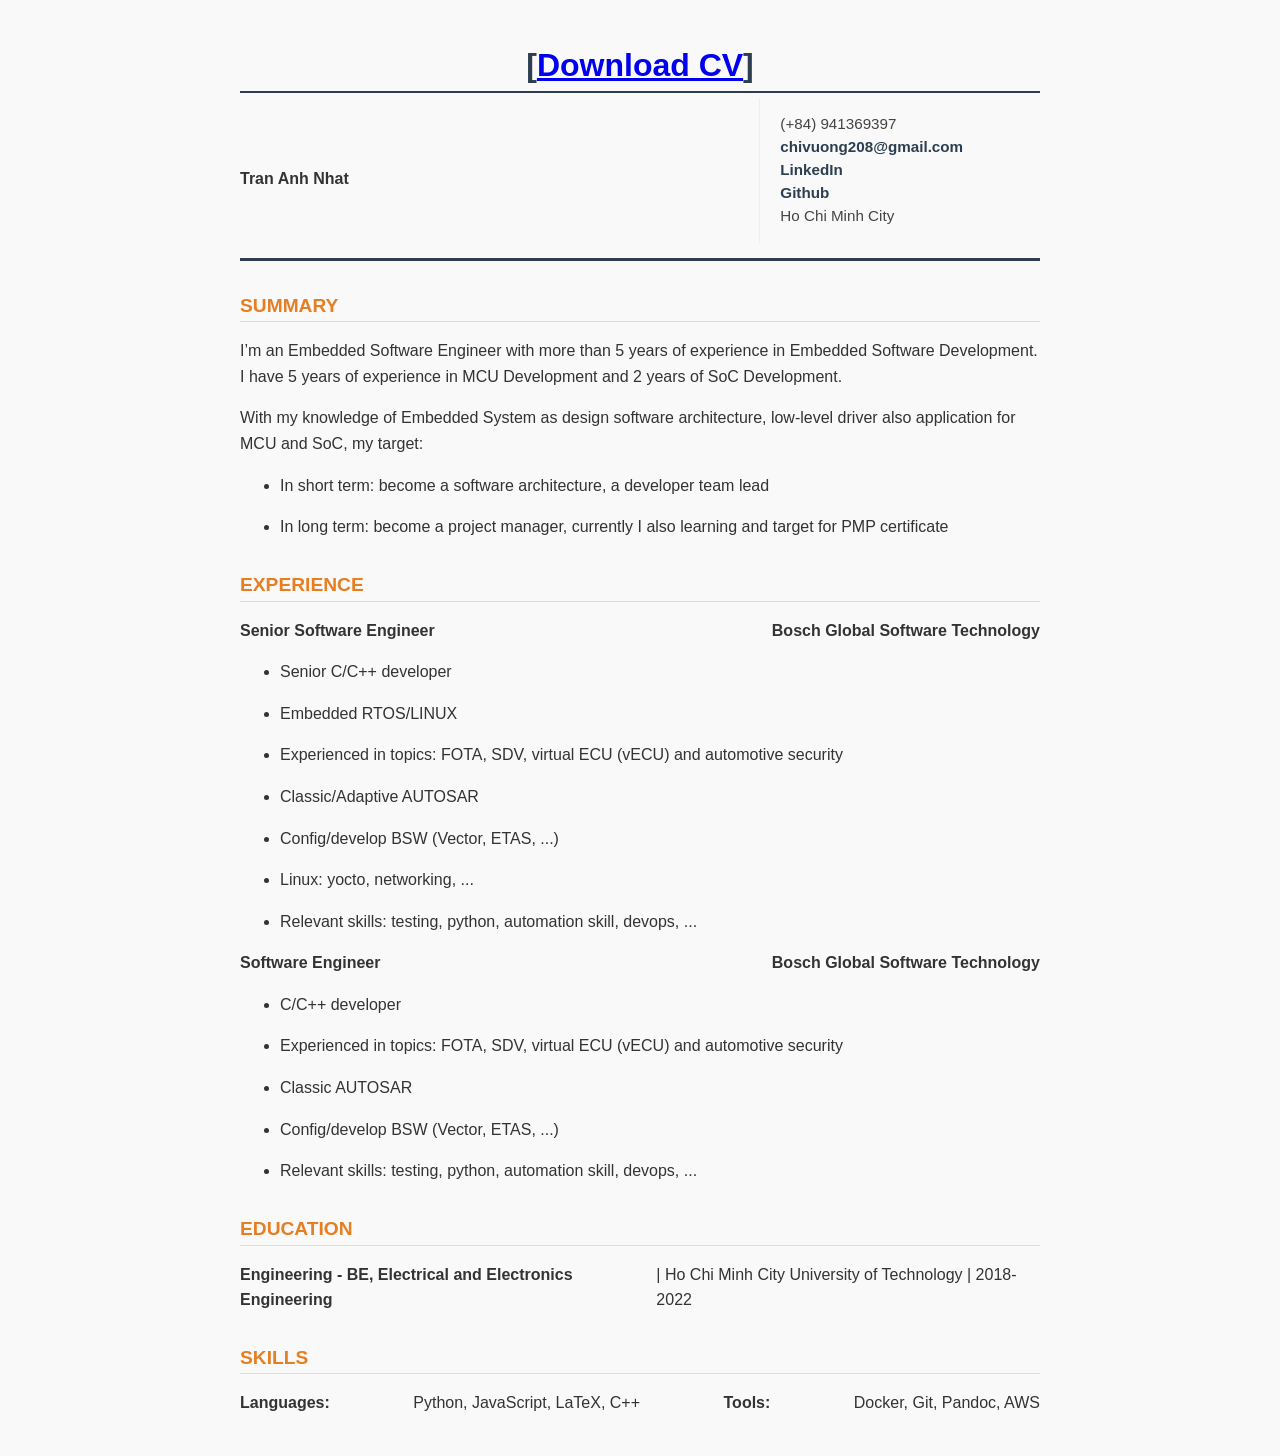
==== index.html @ 3e99a8c4 "Update .tex .css to generate html and pdf" ====
<!DOCTYPE html>
<html xmlns="http://www.w3.org/1999/xhtml" lang xml:lang>
<head>
  <meta charset="utf-8" />
  <meta name="generator" content="pandoc" />
  <meta name="viewport" content="width=device-width, initial-scale=1.0, user-scalable=yes" />
  <title>[Download CV]</title>
  <style>
    code{white-space: pre-wrap;}
    span.smallcaps{font-variant: small-caps;}
    span.underline{text-decoration: underline;}
    div.column{display: inline-block; vertical-align: top; width: 50%;}
    div.hanging-indent{margin-left: 1.5em; text-indent: -1.5em;}
    ul.task-list{list-style: none;}
    .display.math{display: block; text-align: center; margin: 0.5rem auto;}
  </style>
  <style type="text/css">body {
font-family: 'Segoe UI', Tahoma, Geneva, Verdana, sans-serif;
line-height: 1.6;
color: #333;
max-width: 800px;
margin: 40px auto;
padding: 0 20px;
background-color: #f9f9f9;
}

.header-container {
display: flex;
justify-content: space-between;
align-items: center; 
border-bottom: 3px solid #2c3e50; 
padding-bottom: 15px;
margin-bottom: 25px;
}
.header-left {
flex: 2; 
}

.header-left h1, .header-left .Huge {
margin: 0;
padding: 0;
font-size: 3.5rem; 
font-weight: 800; 
color: #2c3e50;
text-align: left;
line-height: 1; 
}
.header-right {
flex: 1;
text-align: left; font-size: 0.95rem;
line-height: 1.5;
color: #444;
border-left: 1px solid #eee; 
padding-left: 20px;
}
.header-right a {
text-decoration: none;
color: #2c3e50;
font-weight: bold; 
display: block;
}
h1 {
text-align: center;
color: #2c3e50;
border-bottom: 2px solid #2c3e50;
margin-bottom: 5px;
}
em {
display: block;
text-align: center;
margin-bottom: 30px;
font-style: normal;
color: #7f8c8d;
}

em a {
text-decoration: none;
color: #0077b5;
margin: 0 10px;
display: inline-flex;
align-items: center;
}
h2 {
color: #e67e22;
border-bottom: 1px solid #ddd;
text-transform: uppercase;
font-size: 1.2rem;
margin-top: 30px;
}

p:has(strong) {
display: flex;
justify-content: space-between;
margin-bottom: 0;
}</style>
</head>
<body>
<header id="title-block-header">
<h1 class="title">[<a href="https://github.com/neoslusion/my_cv/raw/main/LePhucDuc_CV.pdf">Download
CV</a>]</h1>
</header>
<div class="header-container">
<div class="header-left">
<p><span><strong>Tran Anh Nhat</strong></span></p>
</div>
<div class="header-right">
<p>(+84) 941369397<br />
<a href="mailto:chivuong208@gmail.com">chivuong208@gmail.com</a> <a href="https://www.linkedin.com/in/nhattrananh">LinkedIn</a> <a href="https://github.com/Slytheril">Github</a> Ho Chi Minh City</p>
</div>
</div>
<h2 class="unnumbered" id="summary">Summary</h2>
<p>I’m an Embedded Software Engineer with more than 5 years of
experience in Embedded Software Development. I have 5 years of
experience in MCU Development and 2 years of SoC Development.</p>
<p>With my knowledge of Embedded System as design software architecture,
low-level driver also application for MCU and SoC, my target:</p>
<ul>
<li><p>In short term: become a software architecture, a developer team
lead</p></li>
<li><p>In long term: become a project manager, currently I also learning
and target for PMP certificate</p></li>
</ul>
<h2 class="unnumbered" id="experience">Experience</h2>
<p><strong>Senior Software Engineer</strong> <strong>Bosch Global
Software Technology</strong></p>
<ul>
<li><p>Senior C/C++ developer</p></li>
<li><p>Embedded RTOS/LINUX</p></li>
<li><p>Experienced in topics: FOTA, SDV, virtual ECU (vECU) and
automotive security</p></li>
<li><p>Classic/Adaptive AUTOSAR</p></li>
<li><p>Config/develop BSW (Vector, ETAS, ...)</p></li>
<li><p>Linux: yocto, networking, ...</p></li>
<li><p>Relevant skills: testing, python, automation skill, devops,
...</p></li>
</ul>
<p><strong>Software Engineer</strong> <strong>Bosch Global Software
Technology</strong></p>
<ul>
<li><p>C/C++ developer</p></li>
<li><p>Experienced in topics: FOTA, SDV, virtual ECU (vECU) and
automotive security</p></li>
<li><p>Classic AUTOSAR</p></li>
<li><p>Config/develop BSW (Vector, ETAS, ...)</p></li>
<li><p>Relevant skills: testing, python, automation skill, devops,
...</p></li>
</ul>
<h2 class="unnumbered" id="education">Education</h2>
<p><strong>Engineering - BE, Electrical and Electronics
Engineering</strong> | Ho Chi Minh City University of Technology |
2018-2022</p>
<h2 class="unnumbered" id="skills">Skills</h2>
<p><strong>Languages:</strong> Python, JavaScript, LaTeX, C++<br />
<strong>Tools:</strong> Docker, Git, Pandoc, AWS</p>
</body>
</html>
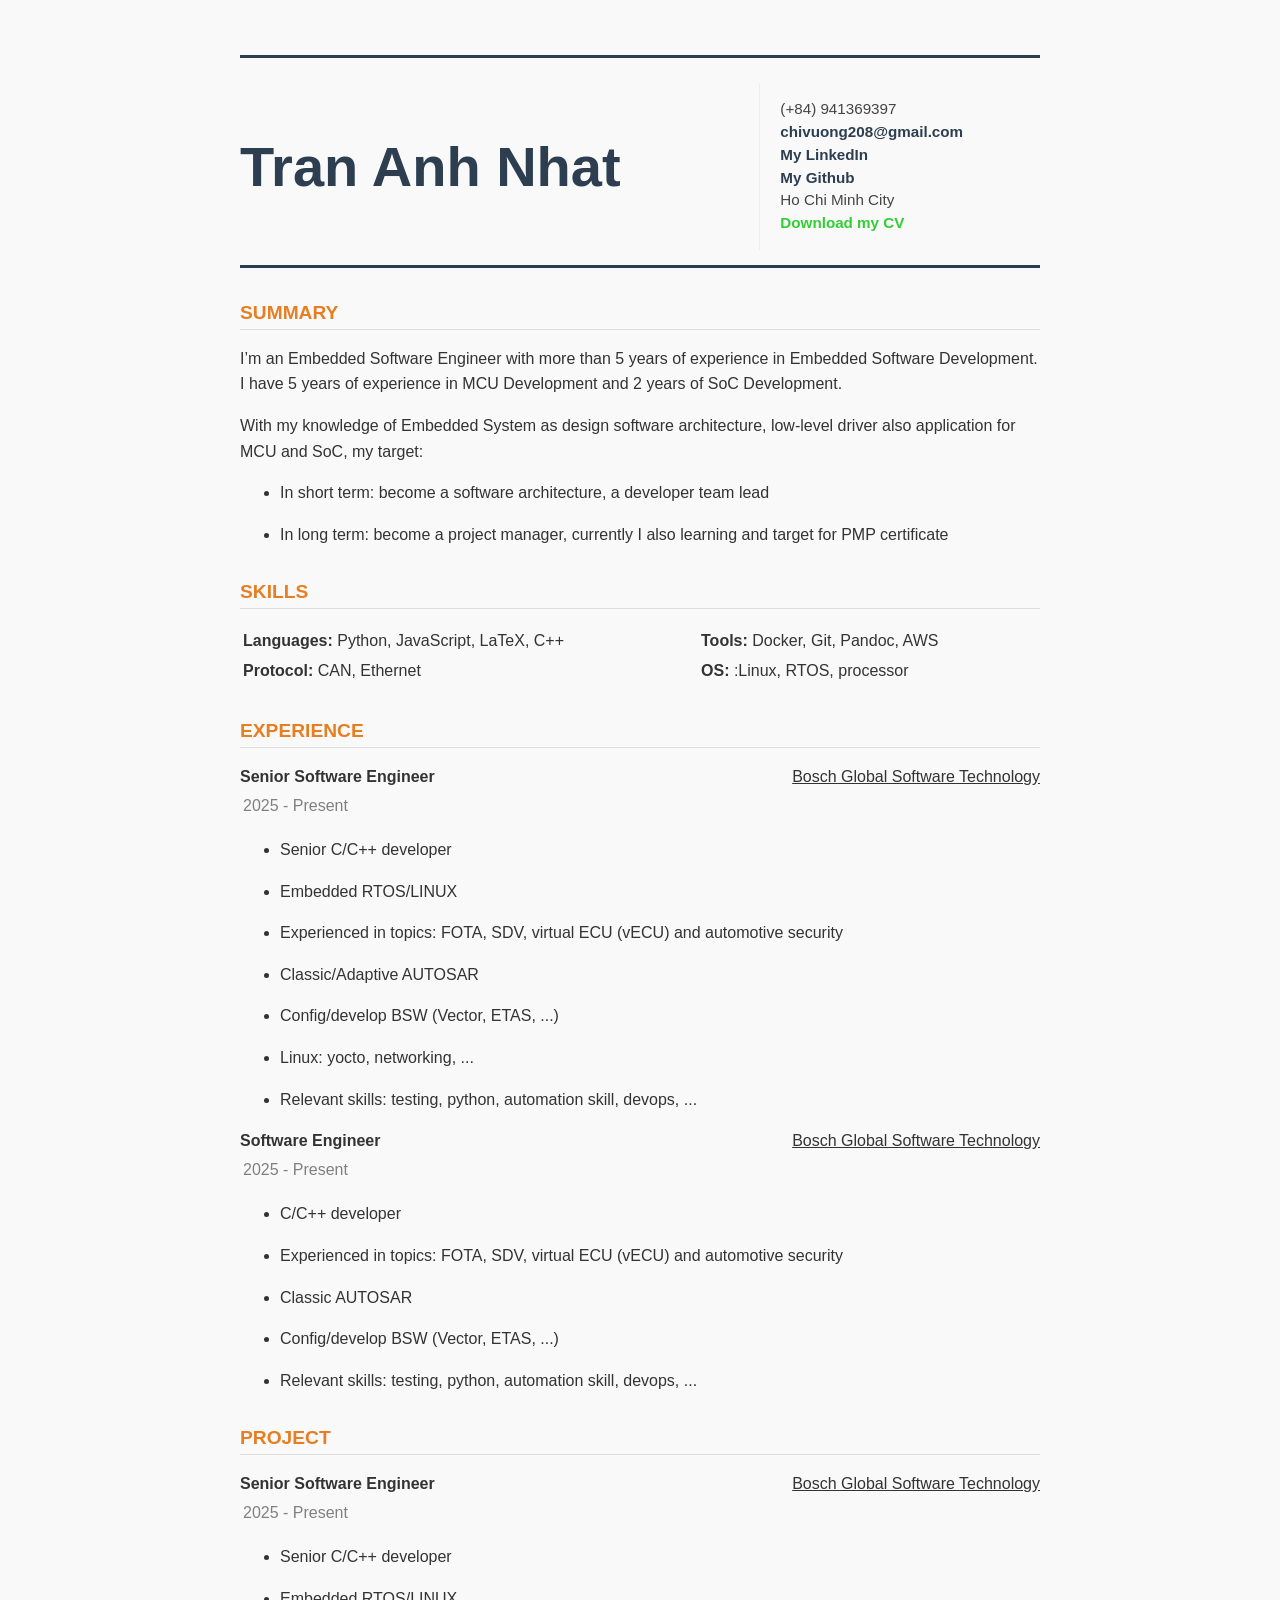
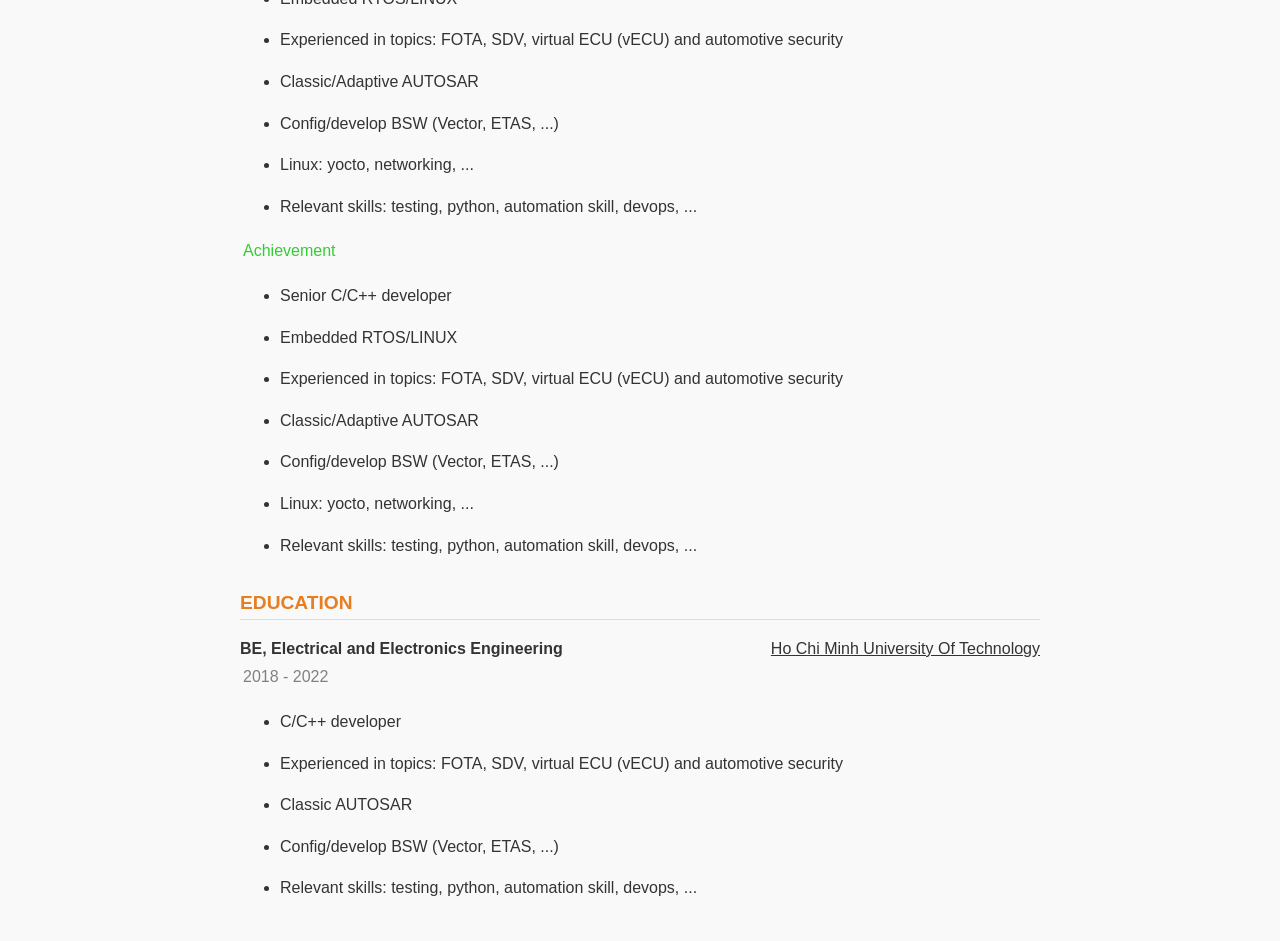
==== commit 066d5d26: "update CV" ====
--- a/index.html
+++ b/index.html
@@ -4,7 +4,7 @@
   <meta charset="utf-8" />
   <meta name="generator" content="pandoc" />
   <meta name="viewport" content="width=device-width, initial-scale=1.0, user-scalable=yes" />
-  <title>[Download CV]</title>
+  <title>Nhat_CV</title>
   <style>
     code{white-space: pre-wrap;}
     span.smallcaps{font-variant: small-caps;}
@@ -36,7 +36,8 @@
 flex: 2; 
 }
 
-.header-left h1, .header-left .Huge {
+.header-left p,
+.header-left .Huge {
 margin: 0;
 padding: 0;
 font-size: 3.5rem; 
@@ -92,20 +93,44 @@
 display: flex;
 justify-content: space-between;
 margin-bottom: 0;
+}
+.experience-entry p:has(strong) {
+display: block;
+}
+
+#skills + table {
+width: 100%;
+}
+
+#experience ~ p {
+margin-bottom: 0;
+margin-top: 0;
+}
+#experience ~ p + ul {
+margin-top: 0;
+}
+#experience ~ ul {
+margin-top: 0;
+margin-bottom: 0;
+}
+#experience ~ ul:last-of-type {
+margin-bottom: 0;
 }</style>
 </head>
 <body>
-<header id="title-block-header">
-<h1 class="title">[<a href="https://github.com/neoslusion/my_cv/raw/main/LePhucDuc_CV.pdf">Download
-CV</a>]</h1>
-</header>
+<div class="center">
+
+</div>
+<div class="header-container">
+
+</div>
 <div class="header-container">
 <div class="header-left">
 <p><span><strong>Tran Anh Nhat</strong></span></p>
 </div>
 <div class="header-right">
 <p>(+84) 941369397<br />
-<a href="mailto:chivuong208@gmail.com">chivuong208@gmail.com</a> <a href="https://www.linkedin.com/in/nhattrananh">LinkedIn</a> <a href="https://github.com/Slytheril">Github</a> Ho Chi Minh City</p>
+<a href="mailto:chivuong208@gmail.com">chivuong208@gmail.com</a> <a href="https://www.linkedin.com/in/nhattrananh">My LinkedIn</a> <a href="https://github.com/Slytheril">My Github</a> Ho Chi Minh City <a href="https://www.linkedin.com/in/nhattrananh"><span style="color: limegreen">Download my CV</span></a></p>
 </div>
 </div>
 <h2 class="unnumbered" id="summary">Summary</h2>
@@ -120,9 +145,35 @@
 <li><p>In long term: become a project manager, currently I also learning
 and target for PMP certificate</p></li>
 </ul>
+<h2 class="unnumbered" id="skills">Skills</h2>
+<table>
+<tbody>
+<tr class="odd">
+<td style="text-align: left;"><strong>Languages:</strong> Python,
+JavaScript, LaTeX, C++</td>
+<td style="text-align: left;"><strong>Tools:</strong> Docker, Git,
+Pandoc, AWS</td>
+</tr>
+<tr class="even">
+<td style="text-align: left;"><strong>Protocol:</strong> CAN,
+Ethernet</td>
+<td style="text-align: left;"><strong>OS:</strong> :Linux, RTOS,
+processor</td>
+</tr>
+</tbody>
+</table>
 <h2 class="unnumbered" id="experience">Experience</h2>
-<p><strong>Senior Software Engineer</strong> <strong>Bosch Global
-Software Technology</strong></p>
+<p><strong>Senior Software Engineer</strong> <u>Bosch Global Software
+Technology</u></p>
+<table>
+<tbody>
+<tr class="odd">
+<td style="text-align: left;"><span style="color: gray">2025 -
+Present</span></td>
+<td style="text-align: left;"></td>
+</tr>
+</tbody>
+</table>
 <ul>
 <li><p>Senior C/C++ developer</p></li>
 <li><p>Embedded RTOS/LINUX</p></li>
@@ -134,8 +185,17 @@
 <li><p>Relevant skills: testing, python, automation skill, devops,
 ...</p></li>
 </ul>
-<p><strong>Software Engineer</strong> <strong>Bosch Global Software
-Technology</strong></p>
+<p><strong>Software Engineer</strong> <u>Bosch Global Software
+Technology</u></p>
+<table>
+<tbody>
+<tr class="odd">
+<td style="text-align: left;"><span style="color: gray">2025 -
+Present</span></td>
+<td style="text-align: left;"></td>
+</tr>
+</tbody>
+</table>
 <ul>
 <li><p>C/C++ developer</p></li>
 <li><p>Experienced in topics: FOTA, SDV, virtual ECU (vECU) and
@@ -145,12 +205,68 @@
 <li><p>Relevant skills: testing, python, automation skill, devops,
 ...</p></li>
 </ul>
+<h2 class="unnumbered" id="project">Project</h2>
+<p><strong>Senior Software Engineer</strong> <u>Bosch Global Software
+Technology</u></p>
+<table>
+<tbody>
+<tr class="odd">
+<td style="text-align: left;"><span style="color: gray">2025 -
+Present</span></td>
+<td style="text-align: left;"></td>
+</tr>
+</tbody>
+</table>
+<ul>
+<li><p>Senior C/C++ developer</p></li>
+<li><p>Embedded RTOS/LINUX</p></li>
+<li><p>Experienced in topics: FOTA, SDV, virtual ECU (vECU) and
+automotive security</p></li>
+<li><p>Classic/Adaptive AUTOSAR</p></li>
+<li><p>Config/develop BSW (Vector, ETAS, ...)</p></li>
+<li><p>Linux: yocto, networking, ...</p></li>
+<li><p>Relevant skills: testing, python, automation skill, devops,
+...</p></li>
+</ul>
+<table>
+<tbody>
+<tr class="odd">
+<td style="text-align: left;"><span style="color: limegreen">Achievement</span></td>
+<td style="text-align: left;"></td>
+</tr>
+</tbody>
+</table>
+<ul>
+<li><p>Senior C/C++ developer</p></li>
+<li><p>Embedded RTOS/LINUX</p></li>
+<li><p>Experienced in topics: FOTA, SDV, virtual ECU (vECU) and
+automotive security</p></li>
+<li><p>Classic/Adaptive AUTOSAR</p></li>
+<li><p>Config/develop BSW (Vector, ETAS, ...)</p></li>
+<li><p>Linux: yocto, networking, ...</p></li>
+<li><p>Relevant skills: testing, python, automation skill, devops,
+...</p></li>
+</ul>
 <h2 class="unnumbered" id="education">Education</h2>
-<p><strong>Engineering - BE, Electrical and Electronics
-Engineering</strong> | Ho Chi Minh City University of Technology |
-2018-2022</p>
-<h2 class="unnumbered" id="skills">Skills</h2>
-<p><strong>Languages:</strong> Python, JavaScript, LaTeX, C++<br />
-<strong>Tools:</strong> Docker, Git, Pandoc, AWS</p>
+<p><strong>BE, Electrical and Electronics Engineering</strong> <u>Ho Chi
+Minh University Of Technology</u></p>
+<table>
+<tbody>
+<tr class="odd">
+<td style="text-align: left;"><span style="color: gray">2018 -
+2022</span></td>
+<td style="text-align: left;"></td>
+</tr>
+</tbody>
+</table>
+<ul>
+<li><p>C/C++ developer</p></li>
+<li><p>Experienced in topics: FOTA, SDV, virtual ECU (vECU) and
+automotive security</p></li>
+<li><p>Classic AUTOSAR</p></li>
+<li><p>Config/develop BSW (Vector, ETAS, ...)</p></li>
+<li><p>Relevant skills: testing, python, automation skill, devops,
+...</p></li>
+</ul>
 </body>
 </html>
